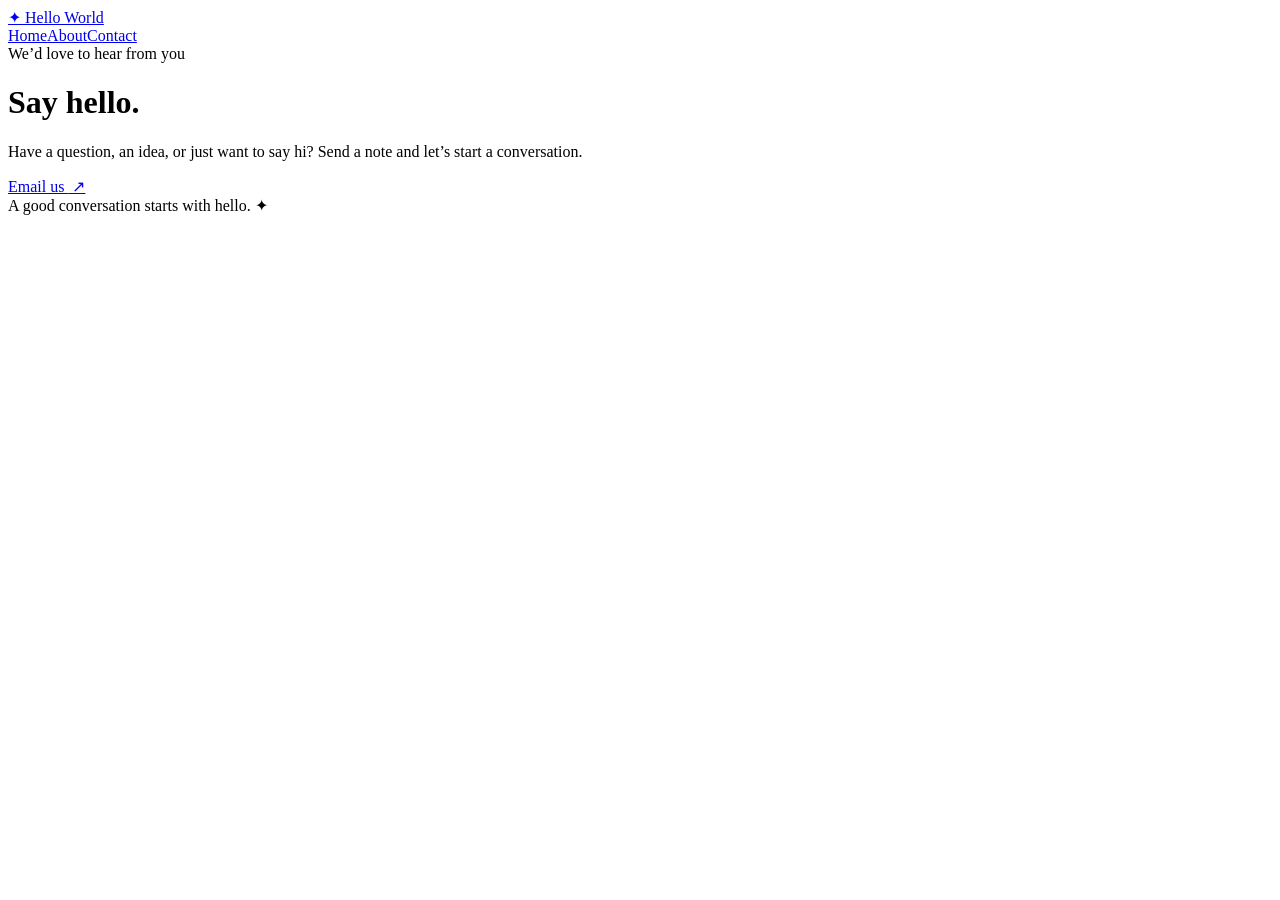
==== contact.html @ 0dbf0f50 "Added about and contact page" ====
<!DOCTYPE html>
<html lang="en">
<head>
  <meta charset="UTF-8" />
  <meta name="viewport" content="width=device-width, initial-scale=1" />
  <meta name="theme-color" content="#101329" />
  <title>Contact — Hello World</title>
  <link rel="stylesheet" href="styles.css" />
</head>
<body>
  <div class="glow one" aria-hidden="true"></div><div class="glow two" aria-hidden="true"></div>
  <header><a class="brand" href="index.html">✦ Hello World</a><nav aria-label="Main navigation"><a href="index.html">Home</a><a href="about.html">About</a><a href="contact.html" aria-current="page">Contact</a></nav></header>
  <main>
    <div class="badge"><span class="dot" aria-hidden="true"></span> We’d love to hear from you</div>
    <h1>Say <span>hello.</span></h1>
    <p>Have a question, an idea, or just want to say hi? Send a note and let’s start a conversation.</p>
    <a class="contact-link" href="mailto:hello@example.com">Email us <span aria-hidden="true">&nbsp;↗</span></a>
    <div class="rule" aria-hidden="true"></div><div class="footer">A good conversation starts with hello. ✦</div>
  </main>
</body>
</html>
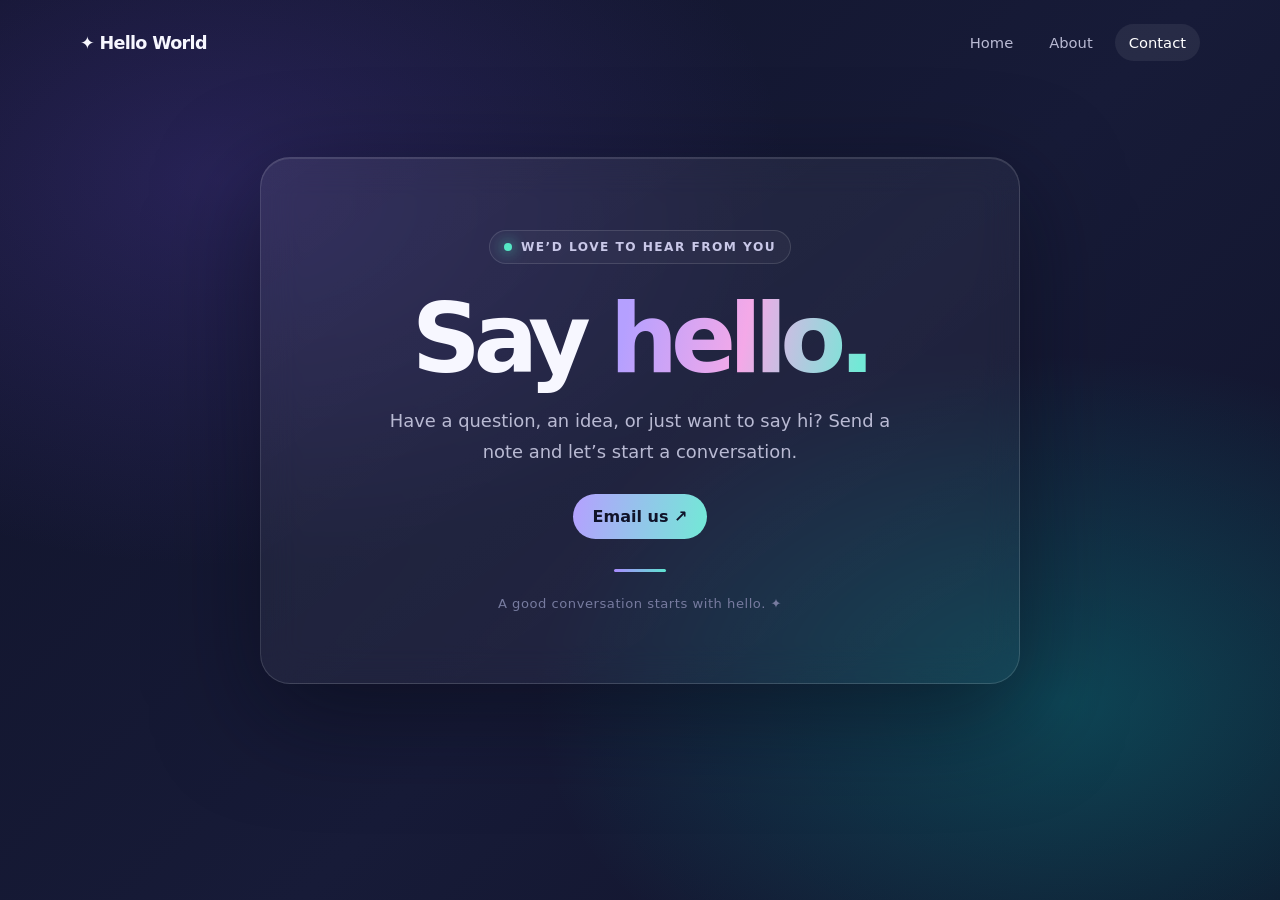
==== commit 90ae1ece: "Updated Contact" ====
--- a/contact.html
+++ b/contact.html
@@ -4,7 +4,7 @@
   <meta charset="UTF-8" />
   <meta name="viewport" content="width=device-width, initial-scale=1" />
   <meta name="theme-color" content="#101329" />
-  <title>Contact — Hello World</title>
+  <title>Contact Mike</title>
   <link rel="stylesheet" href="styles.css" />
 </head>
 <body>
--- a/styles.css
+++ b/styles.css
@@ -0,0 +1,25 @@
+:root { color-scheme: dark; font-family: Inter, ui-sans-serif, system-ui, -apple-system, BlinkMacSystemFont, "Segoe UI", sans-serif; color: #f7f7ff; background: #101329; }
+* { box-sizing: border-box; }
+body { min-height: 100vh; margin: 0; background: radial-gradient(ellipse at 17% 20%, #6448c844 0, transparent 38%), radial-gradient(ellipse at 83% 78%, #00c9c044 0, transparent 35%), linear-gradient(135deg,#101329,#171b38 55%,#101329); }
+.glow { position: fixed; z-index: -1; width: 32rem; height: 32rem; border-radius: 50%; filter: blur(90px); opacity: .22; pointer-events: none; animation: drift 12s ease-in-out infinite alternate; }
+.glow.one { top: -15rem; left: -10rem; background: #a37bff; }
+.glow.two { right: -13rem; bottom: -18rem; background: #35e7d2; animation-delay: -5s; }
+header { width: min(1120px, calc(100% - 40px)); margin: auto; padding: 24px 0; display: flex; justify-content: space-between; align-items: center; gap: 24px; }
+.brand { color: #f7f7ff; text-decoration: none; font-weight: 750; letter-spacing: -.04em; font-size: 1.1rem; }
+nav { display: flex; gap: 8px; }
+nav a { color: #b9bad3; text-decoration: none; padding: 10px 14px; border-radius: 999px; font-size: .92rem; transition: color .2s, background .2s; }
+nav a:hover, nav a[aria-current="page"] { color: #fff; background: #ffffff12; }
+main { position: relative; width: min(760px, calc(100% - 36px)); margin: clamp(32px, 8vh, 90px) auto 70px; padding: clamp(34px, 7vw, 72px); text-align: center; border: 1px solid #ffffff22; border-radius: 30px; background: linear-gradient(145deg, #ffffff12, #ffffff06); box-shadow: 0 30px 100px #05071380, inset 0 1px #ffffff1c; backdrop-filter: blur(18px); animation: rise .75s cubic-bezier(.2,.8,.2,1) both; }
+.badge { display: inline-flex; align-items: center; gap: 9px; padding: 9px 14px; border: 1px solid #ffffff20; border-radius: 999px; color: #c9c8e8; background: #ffffff09; font-size: .76rem; font-weight: 650; letter-spacing: .12em; text-transform: uppercase; }
+.dot { width: 8px; height: 8px; border-radius: 50%; background: #55e7c4; box-shadow: 0 0 14px #55e7c4; }
+h1 { margin: 27px 0 18px; font-size: clamp(3rem, 9vw, 6rem); line-height: 1; letter-spacing: -.075em; font-weight: 780; }
+h1 span { color: transparent; background: linear-gradient(100deg,#b5a0ff 8%,#f4a9e8 52%,#72e9d6 95%); background-clip: text; -webkit-background-clip: text; }
+p { max-width: 520px; margin: 0 auto 16px; color: #b9bad3; font-size: clamp(1rem, 2.6vw, 1.12rem); line-height: 1.75; }
+.rule { width: 52px; height: 3px; margin: 30px auto 24px; border-radius: 9px; background: linear-gradient(90deg,#a98bff,#5de4d0); }
+.footer { color: #777b9f; font-size: .82rem; letter-spacing: .04em; }
+.contact-link { display: inline-flex; margin-top: 10px; padding: 13px 20px; border-radius: 999px; color: #101329; text-decoration: none; font-weight: 700; background: linear-gradient(100deg,#b5a0ff,#72e9d6); transition: transform .2s, box-shadow .2s; }
+.contact-link:hover { transform: translateY(-2px); box-shadow: 0 10px 30px #72e9d633; }
+@keyframes rise { from { opacity: 0; transform: translateY(18px) scale(.985); } to { opacity: 1; transform: translateY(0) scale(1); } }
+@keyframes drift { to { transform: translate(45px, 35px) scale(1.12); } }
+@media (max-width: 520px) { header { width: calc(100% - 28px); padding: 18px 0; align-items: flex-start; flex-direction: column; gap: 12px; } nav { width: 100%; } nav a { padding: 9px 12px; } main { margin-top: 28px; } }
+@media (prefers-reduced-motion: reduce) { *, *::before, *::after { animation-duration: .01ms !important; animation-iteration-count: 1 !important; scroll-behavior: auto !important; transition-duration: .01ms !important; } }
